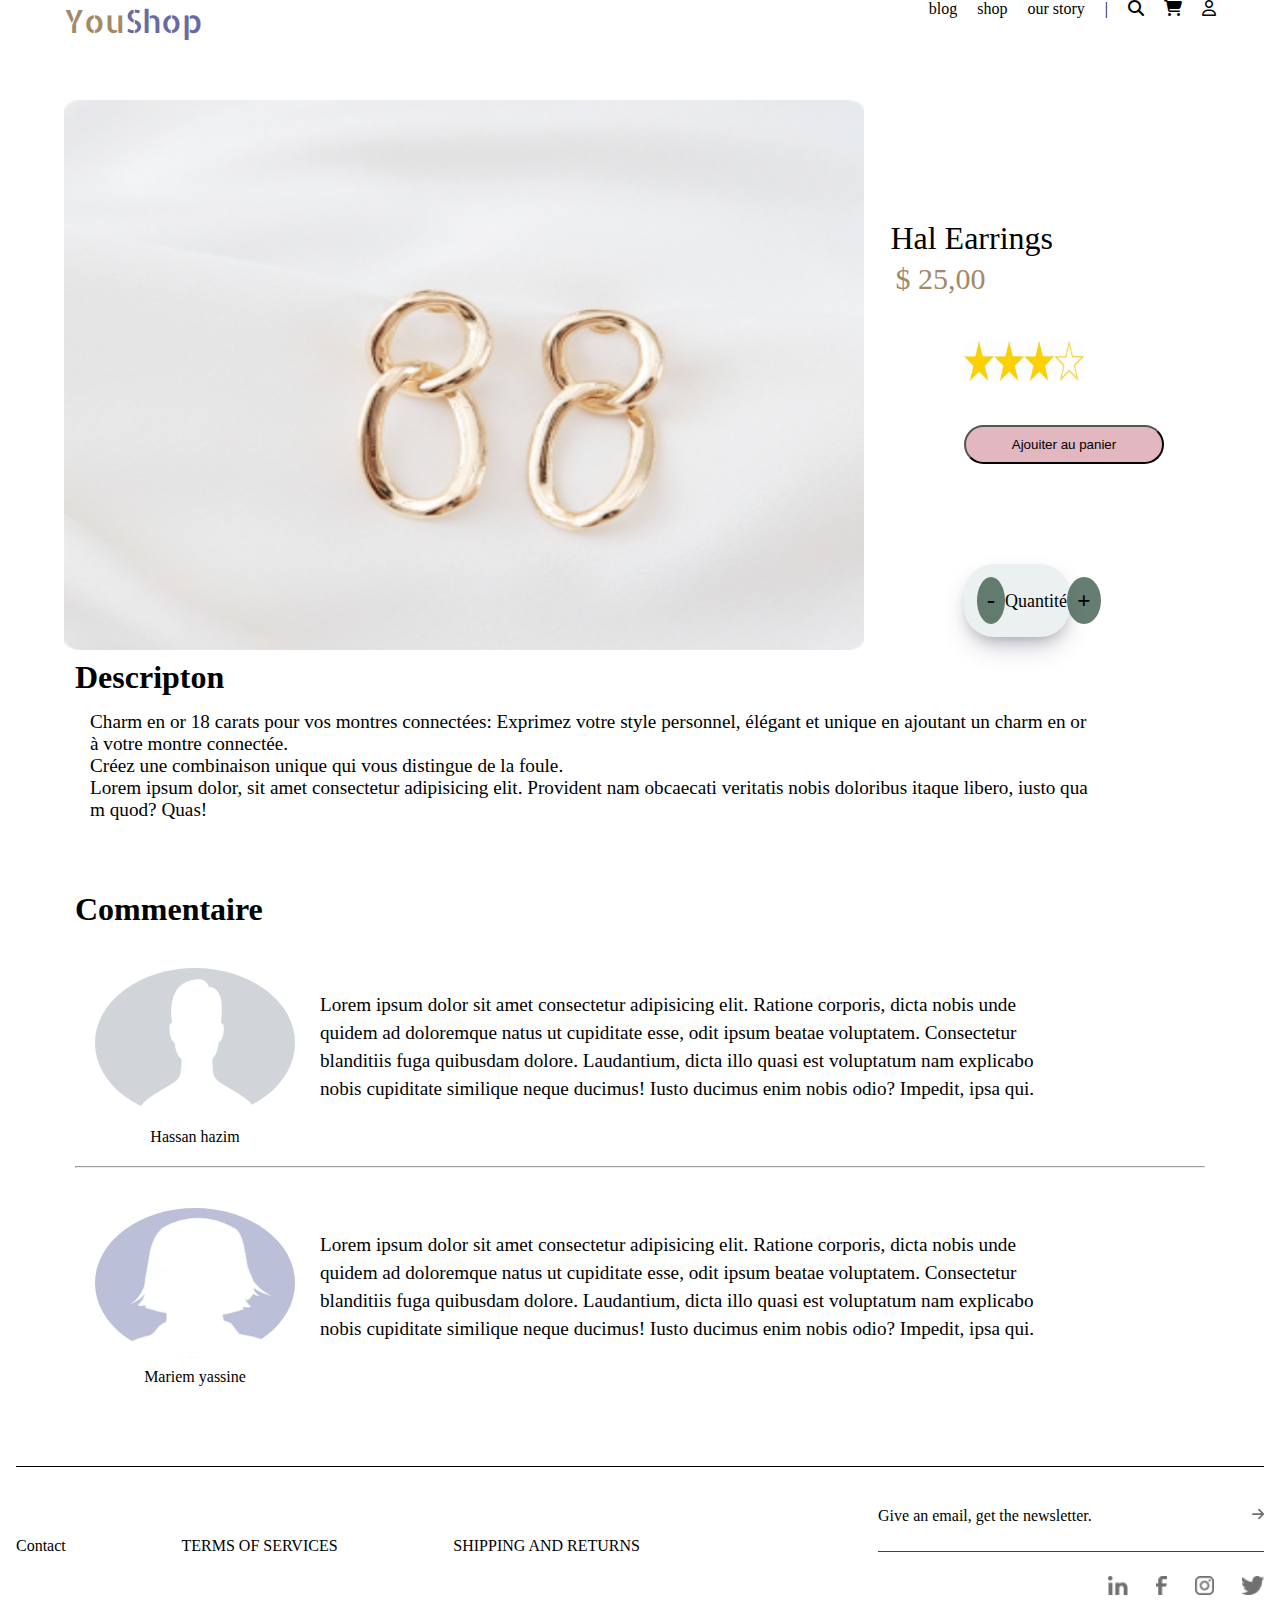
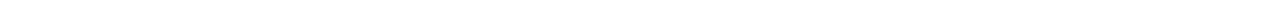
==== detail.html @ a0c424d1 "page payement ajouté" ====
<!DOCTYPE html>
<html lang="fr">

<head>
    <meta charset="UTF-8">
    <meta name="viewport" content="width=device-width, initial-scale=1.0">
    <title>Youshope.site</title>
    <link rel="preconnect" href="https://fonts.googleapis.com">
    <link rel="preconnect" href="https://fonts.gstatic.com" crossorigin>
    <link href="https://fonts.googleapis.com/css2?family=Allerta+Stencil&display=swap" rel="stylesheet">
    <link rel="stylesheet" href="https://cdnjs.cloudflare.com/ajax/libs/font-awesome/6.4.2/css/all.min.css">

    <link rel="stylesheet" href="style page1.css">
</head>

<body>
    <header>
        <div class="nav">
            <div class="logo">
                <span class="title-logo">You<span style="color: #686AA1;">Shop</span></span>
            </div>
            <div class="links">
                <a href="#">blog</a>
                <a href="#">shop</a>
                <a href="#">our story</a>
                <p>|</p>
                <a href="#"><i class="fa-solid fa-magnifying-glass" style="color: #000000;"></i></a>
                <a href="#"><i class="fa-solid fa-cart-shopping" style="color: #000000;"></i></a>
                <a href="#"><i class="fa-regular fa-user" style="color: #000000;"></i></a>
            </div>
        </div>
    </header>


    <main>
        <div class="partie-détaille">
            <div>
                <img class="heroImage" src="images/2.png" alt="Hal-Earrings">
            </div>
            <div class="nom-produit">
                <div class="titre">
                    <span>Hal Earrings </span>
                    <p>$ 25,00</p>
                </div>
                <div class="rating">
                    <img src="images/rating.jpg" alt="rating" width="120px" height="40px">
                </div>
                <div>
                    <button class="button1"><a href="page panier.html">Ajouiter au panier</a></button>
                </div>
                <div class="quantity">
                    <span>-</span> <span> Quantité </span> <span>+</span>
                </div>
            </div>


        </div>
        <div class="descripton">
            <div>
                <h2>Descripton</h2>
                <p>Charm en or 18 carats pour vos montres connectées: Exprimez votre style personnel, élégant et unique
                    en ajoutant un charm en or à votre montre connectée. <br> Créez une combinaison unique qui vous
                    distingue de la foule. <br> Lorem ipsum dolor, sit amet consectetur adipisicing elit. Provident nam
                    obcaecati veritatis nobis doloribus itaque libero, iusto quam quod? Quas!</p>
            </div>
        </div>
        <div class="reviews">
            <h2>Commentaire</h2>
            <div>
                <div class="profile"><img src="./images/profile1.png" alt=""> <span>Hassan hazim</span></div>
                <p>
                    Lorem ipsum dolor sit amet consectetur adipisicing elit. Ratione corporis, dicta nobis unde quidem
                    ad doloremque natus ut cupiditate esse, odit ipsum beatae voluptatem. Consectetur blanditiis fuga
                    quibusdam dolore. Laudantium, dicta illo quasi est voluptatum nam explicabo nobis cupiditate
                    similique neque ducimus! Iusto ducimus enim nobis odio? Impedit, ipsa qui.
                </p>
            </div>
            <hr>
            <div>
                <div class="profile"><img src="./images/profile2.jpg" alt=""> <span>Mariem yassine</span></div>
                <p>
                    Lorem ipsum dolor sit amet consectetur adipisicing elit. Ratione corporis, dicta nobis unde quidem
                    ad doloremque natus ut cupiditate esse, odit ipsum beatae voluptatem. Consectetur blanditiis fuga
                    quibusdam dolore. Laudantium, dicta illo quasi est voluptatum nam explicabo nobis cupiditate
                    similique neque ducimus! Iusto ducimus enim nobis odio? Impedit, ipsa qui.
                </p>
            </div>
        </div>
        <footer class="footer-content">
            <div class="box-content">
                <div class="user-contact">
                    <p><a href="#" class="contact">Contact</a></p>
                    <p><a href="#" class="contact">TERMS OF SERVICES</a></p>
                    <p><a href="#" class="contact">SHIPPING AND RETURNS</a></p>
                </div>
                <ul>
                    <li><a href="#" class="contact">Give an email, get the
                            newsletter.</a>&emsp;&emsp;&emsp;&emsp;&emsp;&emsp;&emsp;&emsp;&emsp;&emsp;<svg
                            xmlns="http://www.w3.org/2000/svg" height="0.875em"
                            viewBox="0 0 448 512"><!--! Font Awesome Free 6.4.2 by @fontawesome - https://fontawesome.com/ License - https://fontawesome.com/license (Commercial License) Copyright 2023 Fonticons, Inc. -->
                            <style>
                                svg {
                                    fill: #707070
                                }
                            </style>
                            <path
                                d="M438.6 278.6c12.5-12.5 12.5-32.8 0-45.3l-160-160c-12.5-12.5-32.8-12.5-45.3 0s-12.5 32.8 0 45.3L338.8 224 32 224c-17.7 0-32 14.3-32 32s14.3 32 32 32l306.7 0L233.4 393.4c-12.5 12.5-12.5 32.8 0 45.3s32.8 12.5 45.3 0l160-160z" />
                        </svg></li>

                </ul>
            </div>
            <div class="icones">
                <img src="images/Icon color.png" alt="linkdin">
                <img src="images/Icon color (1).png" alt="facebook">
                <img src="images/Icon color (2).png" alt="instagram">
                <img src="images/Icon color (3).png" alt="twitre">

            </div>
        </footer>
</body>

</html>
---- style page1.css ----
*{
    padding: 0;
    margin: 0;
    box-sizing: border-box;
    scroll-behavior: smooth;
}

   
header{
    display: flex;
    width: 100%;
    justify-content: center;
    height: 100px;
    align-items: center;
    
    
}
.nav{
    width: 90%;
    display: flex;
    justify-content: space-between;
    margin-bottom: 60px;
}
.links{
    display: flex;
    gap: 20px;
}
.title-logo{
    font-size: 2rem;
    color: #A18A68;
    font-family: 'Allerta Stencil', sans-serif;

}
a{
    text-decoration: none;
    color: black;
}
.partie-détaille{
    width: 90%;
    margin: 0% auto;
    display: flex;
}
.nom-produit{
    width: 85%;
    margin-top: 120px;
}
.titre{
    margin: auto;
    width: 85%;
    display: flex;
    flex-direction: column;
    justify-content: space-between;
}
.titre p{
    color: #A18A68;
    font-size: 30px;
    padding: 5px;
}
.titre span{
    font-size: xx-large;
}
.quantity {
    width: 30%;
    margin-top: 100px;
    margin-left: 100px;
    background-color: rgba(41, 97, 97, 0.094);
    padding: 13px;
    border-radius: 30px;
    display: flex;
    justify-content: space-evenly;
    align-items: center;
    box-shadow: rgba(50, 50, 93, 0.25) 0px 13px 27px -5px, rgba(0, 0, 0, 0.3) 0px 8px 16px -8px;
}
.quantity span:nth-child(1), span:nth-child(3) {
    font-size: x-large;
    padding: 10px;
    border-radius: 50%;
    font-weight: bold;
    background-color: rgba(62, 94, 78, 0.799);
}
.quantity span:nth-child(2){
    height: 20px;
    font-size: large;
}
.rating{
    padding: 40px;
    margin-left: 60px;
    
}
.heroImage{
    width: 800px;
    height: 550px;
}

.button1{
    width: 200px;
    height: 39px;
    border-radius: 40px;
    margin-left: 100px;
    background-color: rgba(201, 115, 131, 0.514);
    
}

.descripton {
    margin: 5px 75px ;
}
.descripton h2{
    font-size: xx-large;

}

.descripton p {
    word-break: break-all;
    width: 90%;
    font-size: larger;
    padding : 15px 0px 10px 15px;
}

.reviews {
    /* border: 2px solid red; */
    padding: 30px 0px;
    margin: 30px 75px;
}
.reviews div {
    display: flex;
    margin: 10px;
    /* border: 2px solid red; */
}

.profile {
    display: flex;
    flex-direction: column;
}
.profile img {
    width: 200px;
    height: 150px;
    border-radius: 50%;
    margin-top: 20px;
}
.profile span{
    text-align: center;
    margin-top: 10px;
}
.reviews p {
    margin: auto;
    padding: 0px 120px 0px 15px;
    font-size: larger;
    letter-spacing: 0vh;
    line-height: 28px;
}
.reviews h2 {
    font-size: xx-large;
}
.footer-content{
    margin: 0% auto;
    width: 1248px;
    height: 159px;
    display: flex;
    justify-content: space-between;
    align-items: center;
    flex-direction: column;
    
    border-top: 1px solid #000;
    position: relative;
}
.box-content{
    width: 100%;
    height: 100%;
    display: flex;
    justify-content: space-between;
}
.user-contact{
    width: 50%;
    height: 100%;
    display: flex;
    justify-content: space-between;
    align-items: center;
}

.footer-content ul{
    margin-top: 40px;
    list-style: none;
    display: flex;   
    flex-direction: column;
    justify-content: space-between;
    align-items: center;
    border-bottom: 1px solid #444;
    height: 5vh;
    margin-bottom: 20px;

}
.icones{
    width:156px ;
    height: 19px;
    display: flex;
    align-self: self-end;
    justify-content: space-between;
    position: absolute;
    bottom: 30px;
    right: 0;
}
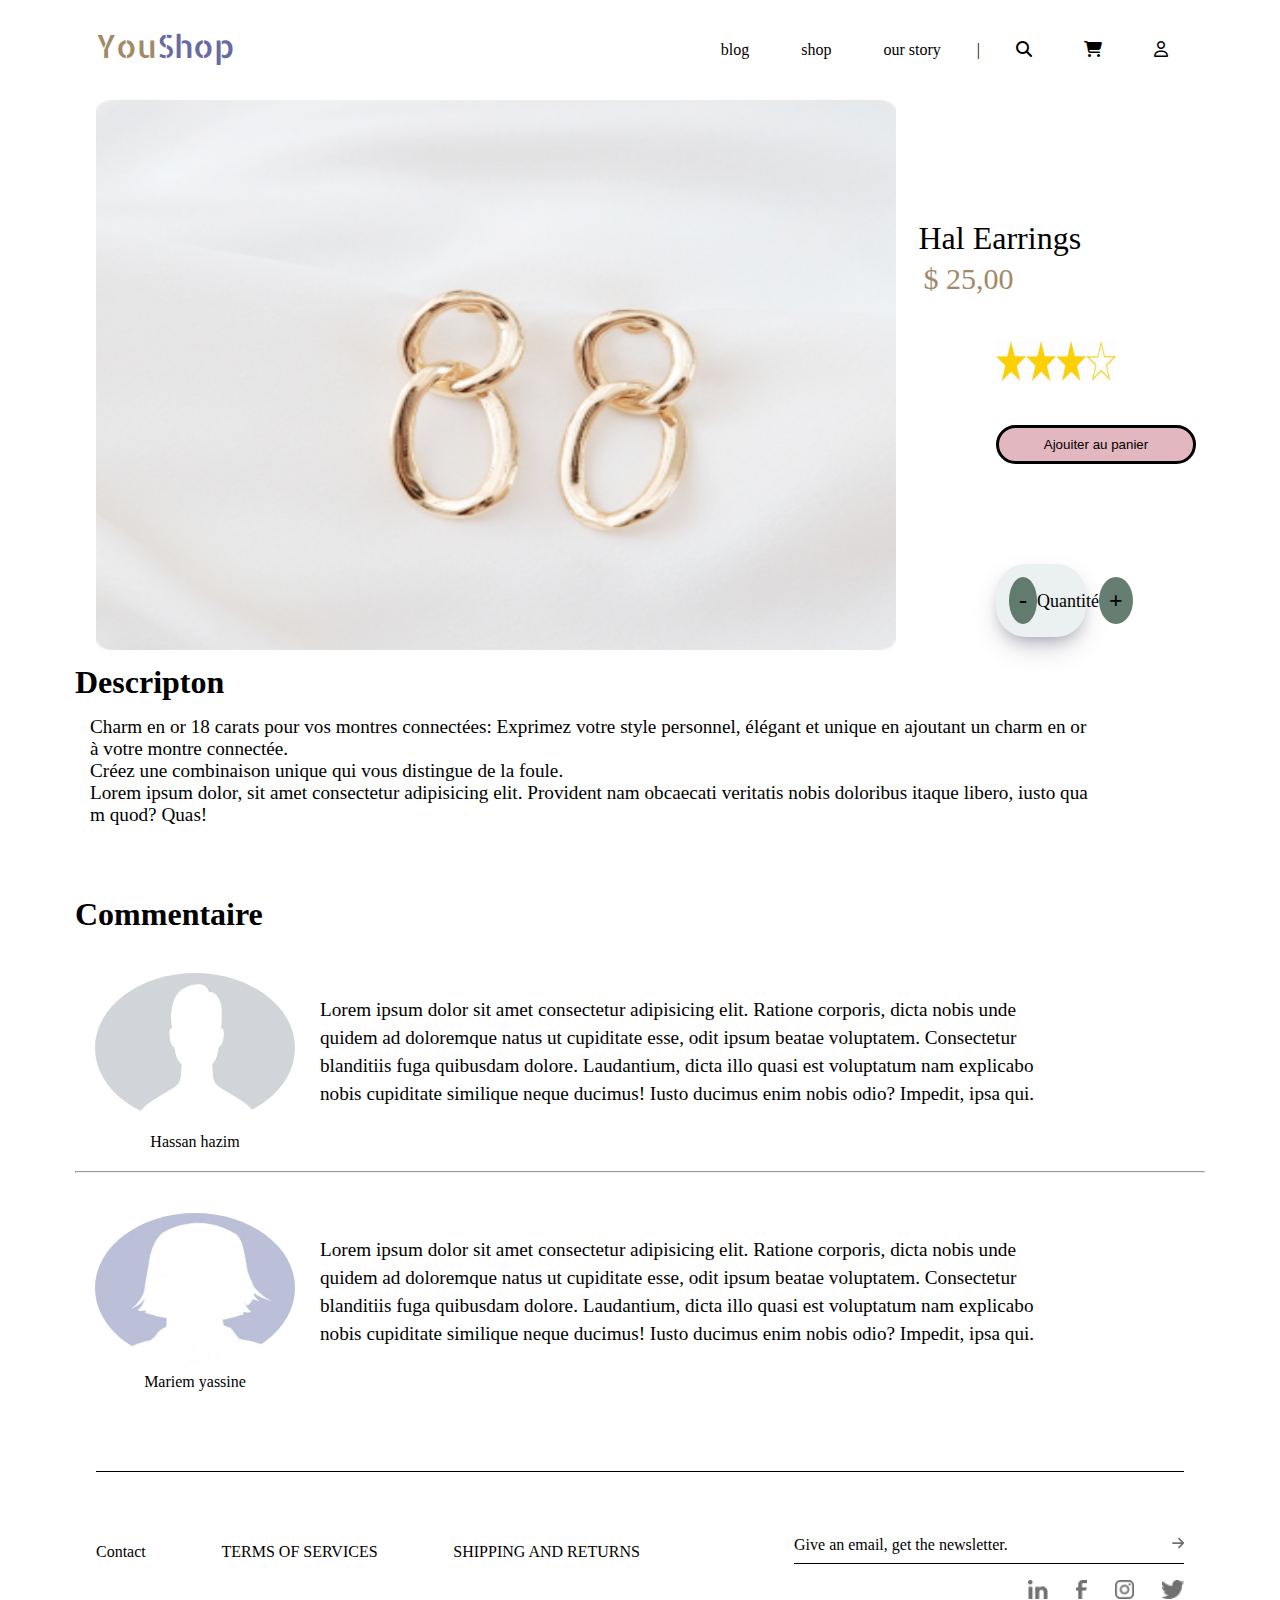
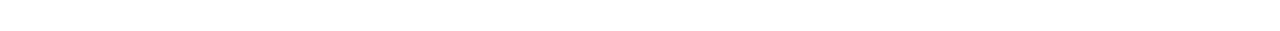
==== commit b039fddc: "nouvell comint rest" ====
--- a/detail.html
+++ b/detail.html
@@ -4,7 +4,7 @@
 <head>
     <meta charset="UTF-8">
     <meta name="viewport" content="width=device-width, initial-scale=1.0">
-    <title>Youshope.site</title>
+    <title>Youshope-detail.site</title>
     <link rel="preconnect" href="https://fonts.googleapis.com">
     <link rel="preconnect" href="https://fonts.gstatic.com" crossorigin>
     <link href="https://fonts.googleapis.com/css2?family=Allerta+Stencil&display=swap" rel="stylesheet">
@@ -86,37 +86,51 @@
                 </p>
             </div>
         </div>
-        <footer class="footer-content">
-            <div class="box-content">
-                <div class="user-contact">
-                    <p><a href="#" class="contact">Contact</a></p>
-                    <p><a href="#" class="contact">TERMS OF SERVICES</a></p>
-                    <p><a href="#" class="contact">SHIPPING AND RETURNS</a></p>
-                </div>
-                <ul>
-                    <li><a href="#" class="contact">Give an email, get the
-                            newsletter.</a>&emsp;&emsp;&emsp;&emsp;&emsp;&emsp;&emsp;&emsp;&emsp;&emsp;<svg
+        <main>
+            <footer class="footer-content">
+                <div class="box-content">
+                   <div class="user-contact">
+                      <p><a href="#" class="contact">Contact</a></p>
+                      <p><a href="#" class="contact">TERMS OF SERVICES</a></p>
+                      <p><a href="#" class="contact">SHIPPING AND RETURNS</a></p>
+                   </div>
+                   <div>
+                      <div style="border-bottom: 1px solid black;margin-top: 4rem;padding-bottom: 9px;">
+                         <a href="#" class="contact">Give an email, get the
+                            newsletter.</a>&emsp;&emsp;&emsp;&emsp;&emsp;&emsp;&emsp;&emsp;&emsp;&emsp;
+                            <svg class="svg-arrow"
                             xmlns="http://www.w3.org/2000/svg" height="0.875em"
                             viewBox="0 0 448 512"><!--! Font Awesome Free 6.4.2 by @fontawesome - https://fontawesome.com/ License - https://fontawesome.com/license (Commercial License) Copyright 2023 Fonticons, Inc. -->
                             <style>
-                                svg {
-                                    fill: #707070
-                                }
+                               svg {
+                                  fill: #707070
+                               }
                             </style>
                             <path
-                                d="M438.6 278.6c12.5-12.5 12.5-32.8 0-45.3l-160-160c-12.5-12.5-32.8-12.5-45.3 0s-12.5 32.8 0 45.3L338.8 224 32 224c-17.7 0-32 14.3-32 32s14.3 32 32 32l306.7 0L233.4 393.4c-12.5 12.5-12.5 32.8 0 45.3s32.8 12.5 45.3 0l160-160z" />
-                        </svg></li>
-
-                </ul>
-            </div>
-            <div class="icones">
-                <img src="images/Icon color.png" alt="linkdin">
-                <img src="images/Icon color (1).png" alt="facebook">
-                <img src="images/Icon color (2).png" alt="instagram">
-                <img src="images/Icon color (3).png" alt="twitre">
-
-            </div>
-        </footer>
+                               d="M438.6 278.6c12.5-12.5 12.5-32.8 0-45.3l-160-160c-12.5-12.5-32.8-12.5-45.3 0s-12.5 32.8 0 45.3L338.8 224 32 224c-17.7 0-32 14.3-32 32s14.3 32 32 32l306.7 0L233.4 393.4c-12.5 12.5-12.5 32.8 0 45.3s32.8 12.5 45.3 0l160-160z" />
+                         </svg>
+                      </div>
+                      
+                         <div class="icones">
+                            <img src="images/Icon color.png" alt="linkdin">
+                            <img src="images/Icon color (1).png" alt="facebook">
+                            <img src="images/Icon color (2).png" alt="instagram">
+                            <img src="images/Icon color (3).png" alt="twitre">
+                         </div>
+          
+                   </div>
+                </div>
+                
+          
+          
+          
+          
+          
+          
+          
+          
+             </footer>
+          
 </body>
 
 </html>--- a/style page1.css
+++ b/style page1.css
@@ -8,7 +8,8 @@
    
 header{
     display: flex;
-    width: 100%;
+    margin: 0% auto;
+    width: 85%;
     justify-content: center;
     height: 100px;
     align-items: center;
@@ -16,14 +17,50 @@
     
 }
 .nav{
-    width: 90%;
-    display: flex;
-    justify-content: space-between;
-    margin-bottom: 60px;
-}
+    width: 100%;
+    display: flex;
+    justify-content: space-between;
+    position: relative;
+}
+
 .links{
     display: flex;
     gap: 20px;
+    align-items: center;
+}
+.links a{
+    padding: 1rem;
+    display: block;
+}
+.links a:hover{
+    border-radius: 8px;
+background-color: #b5b1b1;
+}
+.menu-btn{
+    position: absolute;
+    top: .75rem;
+    right: 1rem;
+    display: none;
+    flex-direction: column;
+    align-items: center;
+    justify-content: space-between;
+    width: 30px;
+    height: 20px;
+}
+.menu-btn .bar{
+    height: 4px;
+    width: 100%;
+    background-color: #686AA1;
+    border-radius: 10px;
+}
+@media (max-width: 760px) {
+    .menu-btn {
+
+        display: flex;
+    }
+    .links{
+        display: none;
+    }
 }
 .title-logo{
     font-size: 2rem;
@@ -35,8 +72,9 @@
     text-decoration: none;
     color: black;
 }
+
 .partie-détaille{
-    width: 90%;
+    width: 85%;
     margin: 0% auto;
     display: flex;
 }
@@ -96,16 +134,18 @@
     width: 200px;
     height: 39px;
     border-radius: 40px;
+    border: 3px solid;
     margin-left: 100px;
     background-color: rgba(201, 115, 131, 0.514);
     
 }
 
 .descripton {
-    margin: 5px 75px ;
+    margin: 10px 75px ;
 }
 .descripton h2{
     font-size: xx-large;
+    margin: 0% auto;
 
 }
 
@@ -153,13 +193,8 @@
 }
 .footer-content{
     margin: 0% auto;
-    width: 1248px;
-    height: 159px;
-    display: flex;
-    justify-content: space-between;
-    align-items: center;
-    flex-direction: column;
-    
+    width: 85%;
+    height: 10rem;
     border-top: 1px solid #000;
     position: relative;
 }
@@ -169,6 +204,22 @@
     display: flex;
     justify-content: space-between;
 }
+@media (max-width: 580px) {
+    .box-content{
+        display: block;
+    } 
+    .user-contact{
+        display: block !important;  
+        width: 100% !important;
+    }
+    .user-contact p{
+        padding-bottom: 2rem;
+        
+    }
+    .svg-arrow{
+        float: right;
+    }
+}
 .user-contact{
     width: 50%;
     height: 100%;
@@ -180,22 +231,18 @@
 .footer-content ul{
     margin-top: 40px;
     list-style: none;
-    display: flex;   
-    flex-direction: column;
-    justify-content: space-between;
-    align-items: center;
     border-bottom: 1px solid #444;
-    height: 5vh;
+    height: 3rem;
     margin-bottom: 20px;
 
 }
+
 .icones{
-    width:156px ;
+    width: 156px;
+    float: right;
     height: 19px;
+    margin-top: 1rem;
     display: flex;
     align-self: self-end;
     justify-content: space-between;
-    position: absolute;
-    bottom: 30px;
-    right: 0;
 }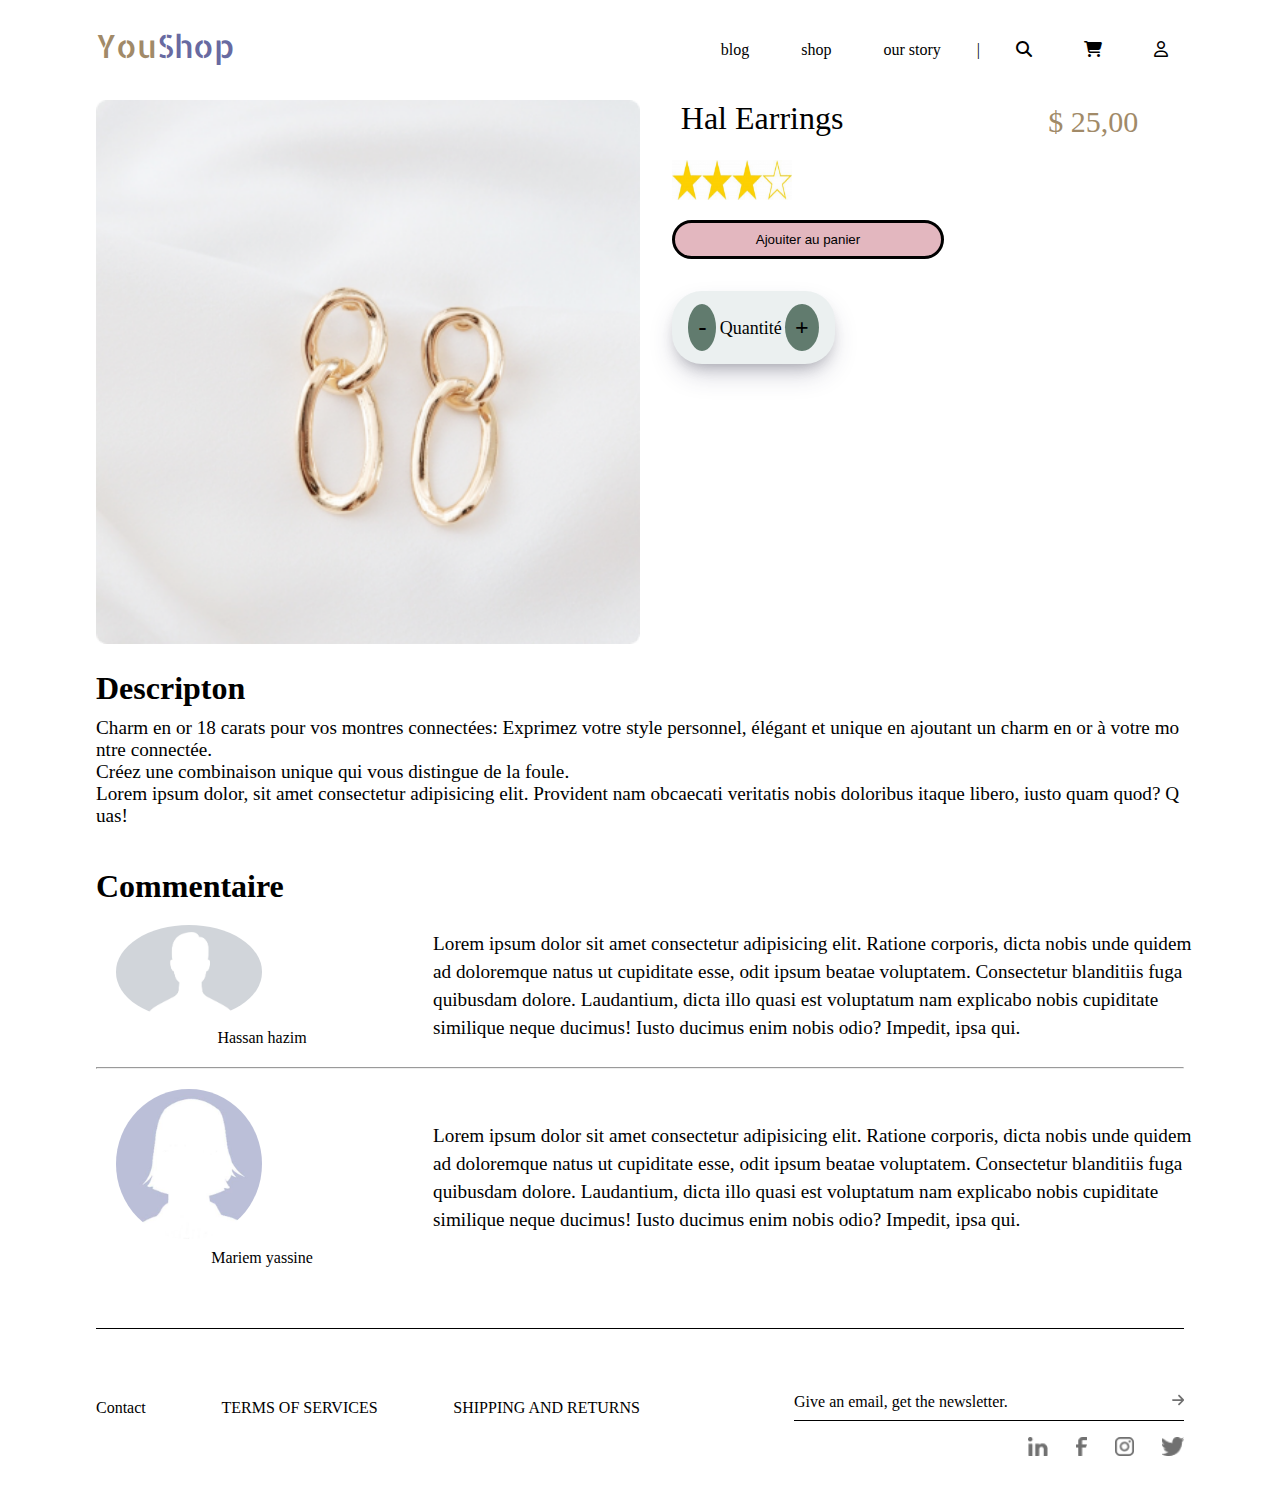
==== commit 89a37bdb: "nouvel commit" ====
--- a/detail.html
+++ b/detail.html
@@ -16,27 +16,31 @@
 <body>
     <header>
         <div class="nav">
-            <div class="logo">
-                <span class="title-logo">You<span style="color: #686AA1;">Shop</span></span>
-            </div>
-            <div class="links">
-                <a href="#">blog</a>
-                <a href="#">shop</a>
-                <a href="#">our story</a>
-                <p>|</p>
-                <a href="#"><i class="fa-solid fa-magnifying-glass" style="color: #000000;"></i></a>
-                <a href="#"><i class="fa-solid fa-cart-shopping" style="color: #000000;"></i></a>
-                <a href="#"><i class="fa-regular fa-user" style="color: #000000;"></i></a>
-            </div>
+           <div class="logo">
+              <span class="title-logo">You<span style="color: #686AA1;">Shop</span></span>
+           </div>
+           <a href="#" class="menu-btn">
+              <span class="bar"></span>
+              <span class="bar"></span>
+               <span class="bar"></span>
+           </a>
+           <div class="links">
+              <a href="#">blog</a>
+              <a href="#">shop</a>
+              <a href="#">our story</a>
+              <p>|</p>
+              <a href="#"><i class="fa-solid fa-magnifying-glass" style="color: #000000;"></i></a>
+              <a href="page panier.html"><i class="fa-solid fa-cart-shopping" style="color: #000000;"></i></a>
+              <a href="#"><i class="fa-regular fa-user" style="color: #000000;"></i></a>
+           </div>
         </div>
-    </header>
+     </header>
+  
 
 
     <main>
         <div class="partie-détaille">
-            <div>
                 <img class="heroImage" src="images/2.png" alt="Hal-Earrings">
-            </div>
             <div class="nom-produit">
                 <div class="titre">
                     <span>Hal Earrings </span>
@@ -45,11 +49,12 @@
                 <div class="rating">
                     <img src="images/rating.jpg" alt="rating" width="120px" height="40px">
                 </div>
-                <div>
+                <div class="botunesG">
                     <button class="button1"><a href="page panier.html">Ajouiter au panier</a></button>
-                </div>
+            
                 <div class="quantity">
                     <span>-</span> <span> Quantité </span> <span>+</span>
+                </div>
                 </div>
             </div>
 
@@ -66,7 +71,7 @@
         </div>
         <div class="reviews">
             <h2>Commentaire</h2>
-            <div>
+            <div class="ProfCommit">
                 <div class="profile"><img src="./images/profile1.png" alt=""> <span>Hassan hazim</span></div>
                 <p>
                     Lorem ipsum dolor sit amet consectetur adipisicing elit. Ratione corporis, dicta nobis unde quidem
@@ -76,7 +81,7 @@
                 </p>
             </div>
             <hr>
-            <div>
+            <div class="ProfCommit">
                 <div class="profile"><img src="./images/profile2.jpg" alt=""> <span>Mariem yassine</span></div>
                 <p>
                     Lorem ipsum dolor sit amet consectetur adipisicing elit. Ratione corporis, dicta nobis unde quidem
@@ -86,51 +91,51 @@
                 </p>
             </div>
         </div>
-        <main>
-            <footer class="footer-content">
-                <div class="box-content">
-                   <div class="user-contact">
-                      <p><a href="#" class="contact">Contact</a></p>
-                      <p><a href="#" class="contact">TERMS OF SERVICES</a></p>
-                      <p><a href="#" class="contact">SHIPPING AND RETURNS</a></p>
-                   </div>
-                   <div>
-                      <div style="border-bottom: 1px solid black;margin-top: 4rem;padding-bottom: 9px;">
-                         <a href="#" class="contact">Give an email, get the
-                            newsletter.</a>&emsp;&emsp;&emsp;&emsp;&emsp;&emsp;&emsp;&emsp;&emsp;&emsp;
-                            <svg class="svg-arrow"
-                            xmlns="http://www.w3.org/2000/svg" height="0.875em"
-                            viewBox="0 0 448 512"><!--! Font Awesome Free 6.4.2 by @fontawesome - https://fontawesome.com/ License - https://fontawesome.com/license (Commercial License) Copyright 2023 Fonticons, Inc. -->
-                            <style>
-                               svg {
-                                  fill: #707070
-                               }
-                            </style>
-                            <path
-                               d="M438.6 278.6c12.5-12.5 12.5-32.8 0-45.3l-160-160c-12.5-12.5-32.8-12.5-45.3 0s-12.5 32.8 0 45.3L338.8 224 32 224c-17.7 0-32 14.3-32 32s14.3 32 32 32l306.7 0L233.4 393.4c-12.5 12.5-12.5 32.8 0 45.3s32.8 12.5 45.3 0l160-160z" />
-                         </svg>
-                      </div>
-                      
-                         <div class="icones">
-                            <img src="images/Icon color.png" alt="linkdin">
-                            <img src="images/Icon color (1).png" alt="facebook">
-                            <img src="images/Icon color (2).png" alt="instagram">
-                            <img src="images/Icon color (3).png" alt="twitre">
-                         </div>
-          
-                   </div>
-                </div>
-                
-          
-          
-          
-          
-          
-          
-          
-          
-             </footer>
-          
+        </main>
+        <footer class="footer-content">
+            <div class="box-content">
+               <div class="user-contact">
+                  <p><a href="#" class="contact">Contact</a></p>
+                  <p><a href="#" class="contact">TERMS OF SERVICES</a></p>
+                  <p><a href="#" class="contact">SHIPPING AND RETURNS</a></p>
+               </div>
+               <div>
+                  <div style="border-bottom: 1px solid black;margin-top: 4rem;padding-bottom: 9px;">
+                     <a href="#" class="contact">Give an email, get the
+                        newsletter.</a>&emsp;&emsp;&emsp;&emsp;&emsp;&emsp;&emsp;&emsp;&emsp;&emsp;
+                        <svg class="svg-arrow"
+                        xmlns="http://www.w3.org/2000/svg" height="0.875em"
+                        viewBox="0 0 448 512"><!--! Font Awesome Free 6.4.2 by @fontawesome - https://fontawesome.com/ License - https://fontawesome.com/license (Commercial License) Copyright 2023 Fonticons, Inc. -->
+                        <style>
+                           svg {
+                              fill: #707070
+                           }
+                        </style>
+                        <path
+                           d="M438.6 278.6c12.5-12.5 12.5-32.8 0-45.3l-160-160c-12.5-12.5-32.8-12.5-45.3 0s-12.5 32.8 0 45.3L338.8 224 32 224c-17.7 0-32 14.3-32 32s14.3 32 32 32l306.7 0L233.4 393.4c-12.5 12.5-12.5 32.8 0 45.3s32.8 12.5 45.3 0l160-160z" />
+                     </svg>
+                  </div>
+                  
+                     <div class="icones">
+                        <img src="images/Icon color.png" alt="linkdin">
+                        <img src="images/Icon color (1).png" alt="facebook">
+                        <img src="images/Icon color (2).png" alt="instagram">
+                        <img src="images/Icon color (3).png" alt="twitre">
+                     </div>
+      
+               </div>
+            </div>
+            
+      
+      
+      
+      
+      
+      
+      
+      
+         </footer>
+      
 </body>
 
 </html>--- a/style page1.css
+++ b/style page1.css
@@ -72,21 +72,22 @@
     text-decoration: none;
     color: black;
 }
-
 .partie-détaille{
     width: 85%;
     margin: 0% auto;
     display: flex;
 }
+.heroImage{
+    width: 50%;
+    height: 100%;
+}
 .nom-produit{
-    width: 85%;
-    margin-top: 120px;
+    width: 50%;
 }
 .titre{
     margin: auto;
     width: 85%;
     display: flex;
-    flex-direction: column;
     justify-content: space-between;
 }
 .titre p{
@@ -97,10 +98,14 @@
 .titre span{
     font-size: xx-large;
 }
+.botunesG{
+    width: 100%;
+    height: 50%;
+}
 .quantity {
     width: 30%;
-    margin-top: 100px;
-    margin-left: 100px;
+    margin-top: 2rem;
+    margin-left: 2rem;
     background-color: rgba(41, 97, 97, 0.094);
     padding: 13px;
     border-radius: 30px;
@@ -109,7 +114,8 @@
     align-items: center;
     box-shadow: rgba(50, 50, 93, 0.25) 0px 13px 27px -5px, rgba(0, 0, 0, 0.3) 0px 8px 16px -8px;
 }
-.quantity span:nth-child(1), span:nth-child(3) {
+
+.quantity span:nth-child(1), .quantity span:nth-child(3) {
     font-size: x-large;
     padding: 10px;
     border-radius: 50%;
@@ -121,61 +127,61 @@
     font-size: large;
 }
 .rating{
-    padding: 40px;
-    margin-left: 60px;
-    
-}
-.heroImage{
-    width: 800px;
-    height: 550px;
+    padding: 1rem;
+    margin-left: 1rem;
+    
 }
 
 .button1{
-    width: 200px;
+    width: 50%;
     height: 39px;
     border-radius: 40px;
     border: 3px solid;
-    margin-left: 100px;
+    margin-left: 2rem;
     background-color: rgba(201, 115, 131, 0.514);
     
 }
 
 .descripton {
-    margin: 10px 75px ;
+    width: 85%;
+    margin: 2% auto ;
 }
 .descripton h2{
     font-size: xx-large;
-    margin: 0% auto;
-
+    margin: 1% auto;
 }
 
 .descripton p {
     word-break: break-all;
-    width: 90%;
+    width: 100%;
     font-size: larger;
-    padding : 15px 0px 10px 15px;
+    /* padding : 15px 0px 0px 15px;  */
 }
 
 .reviews {
-    /* border: 2px solid red; */
-    padding: 30px 0px;
-    margin: 30px 75px;
+    width: 85%;
+    padding: 15px 0px;
+    margin: 2% auto;
 }
 .reviews div {
     display: flex;
     margin: 10px;
-    /* border: 2px solid red; */
 }
 
 .profile {
-    display: flex;
-    flex-direction: column;
+width: 100%;
+height: 100%;
+flex-direction: column;
+}
+.ProfCommit{
+    width: 100%;
+    height: 100%;
 }
 .profile img {
-    width: 200px;
-    height: 150px;
+    width: 50%;
+    height: 60%;
     border-radius: 50%;
-    margin-top: 20px;
+    margin-top: 20% auto;
 }
 .profile span{
     text-align: center;
@@ -183,7 +189,7 @@
 }
 .reviews p {
     margin: auto;
-    padding: 0px 120px 0px 15px;
+    padding: 0px 0px 0px 15px;
     font-size: larger;
     letter-spacing: 0vh;
     line-height: 28px;
@@ -228,14 +234,7 @@
     align-items: center;
 }
 
-.footer-content ul{
-    margin-top: 40px;
-    list-style: none;
-    border-bottom: 1px solid #444;
-    height: 3rem;
-    margin-bottom: 20px;
-
-}
+
 
 .icones{
     width: 156px;
@@ -245,4 +244,28 @@
     display: flex;
     align-self: self-end;
     justify-content: space-between;
-}+}
+@media (max-width: 600px) {
+    .partie-détaille{
+        display: block;
+    }
+    .heroImage{
+        width: 100%;
+        
+    }
+    .nom-produit{
+        width: 100%;
+    }
+    .ProfCommit{
+        flex-wrap: nowrap;
+        flex-direction: column;
+    }
+    .botunesG{
+        display: flex;
+       
+    }
+    .quantity{
+        margin-top: 0rem;
+    }
+ 
+}
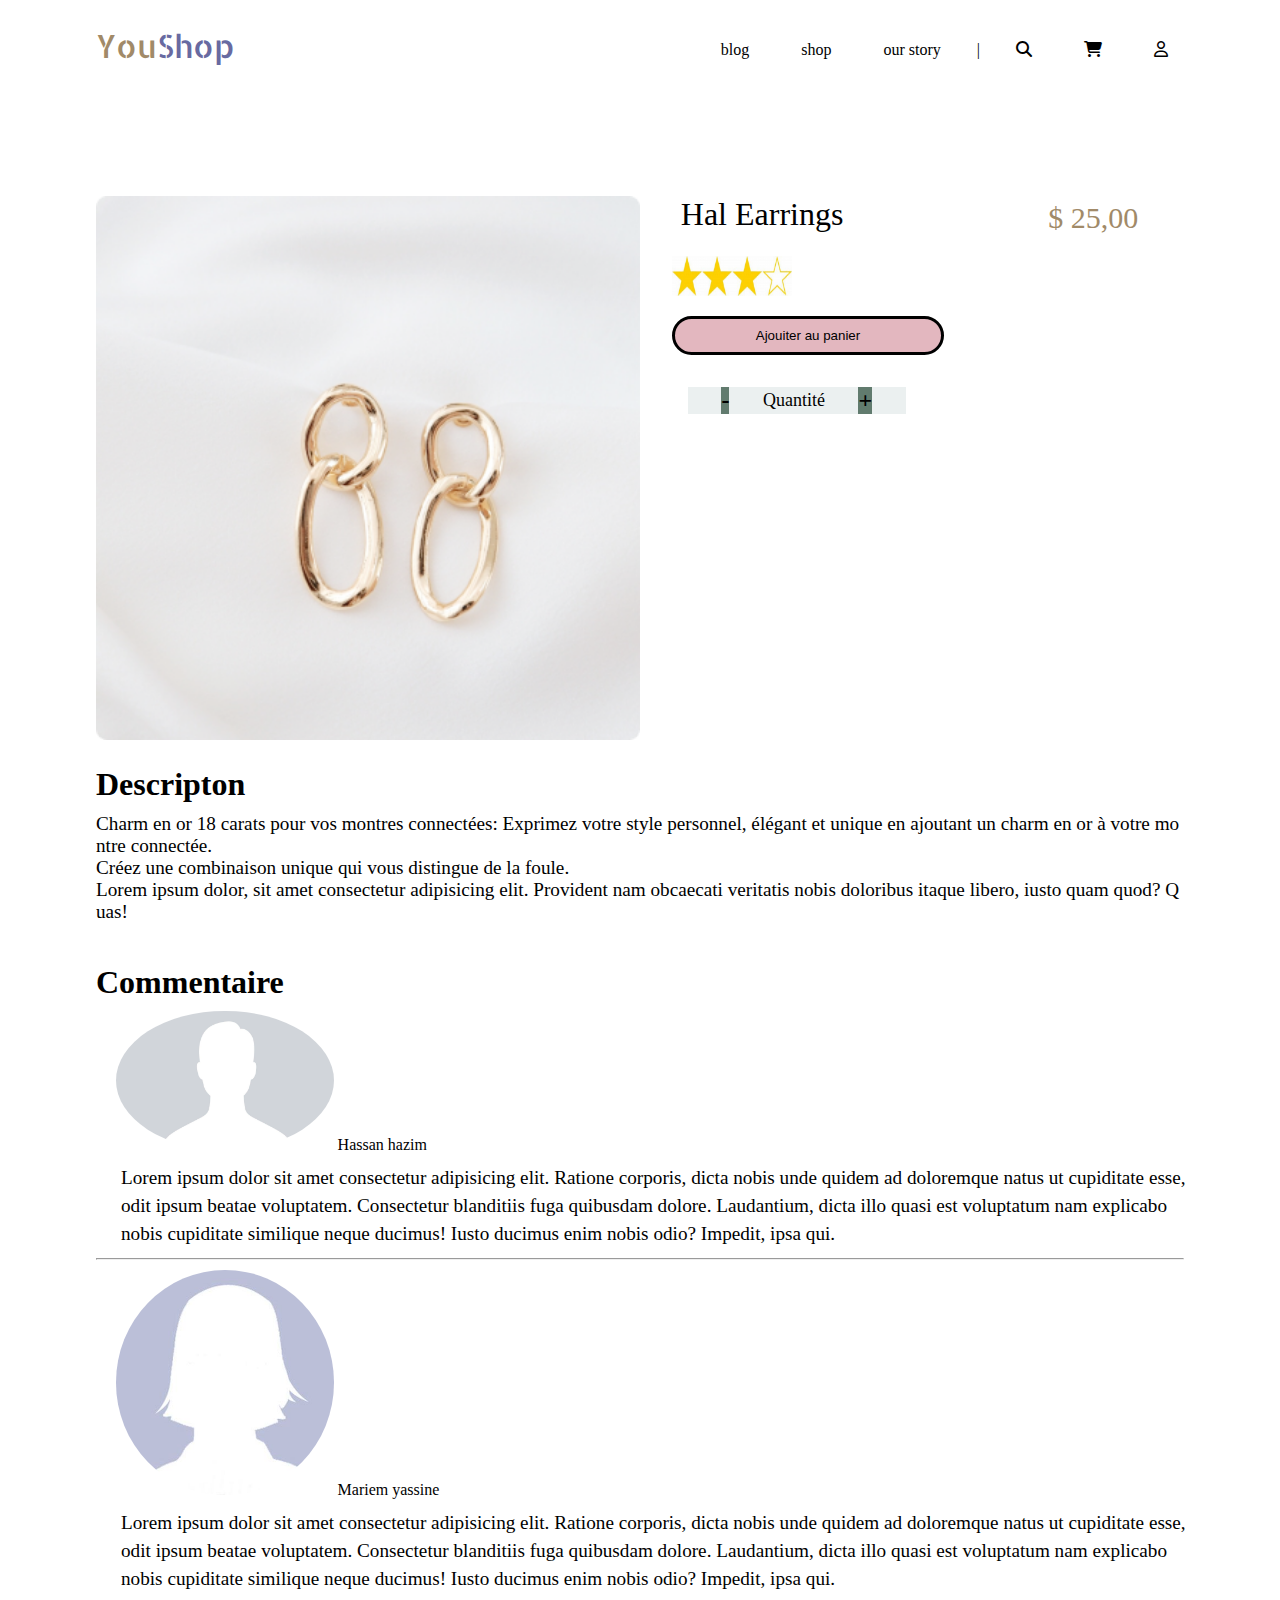
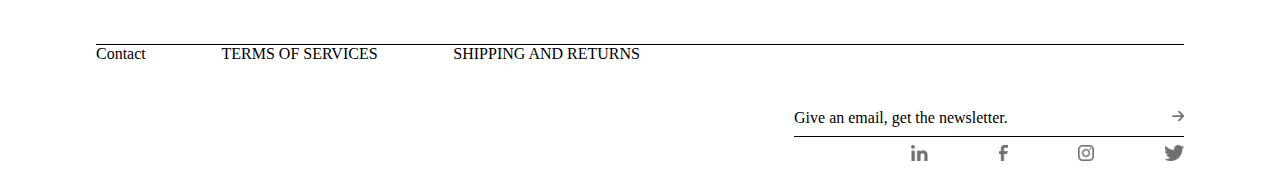
==== commit f7cfcd2e: "java script incrementatio prdts" ====
--- a/detail.html
+++ b/detail.html
@@ -19,14 +19,14 @@
            <div class="logo">
               <span class="title-logo">You<span style="color: #686AA1;">Shop</span></span>
            </div>
-           <a href="#" class="menu-btn">
+           <a href="#" id="buttonMenu" class="menu-btn">
               <span class="bar"></span>
               <span class="bar"></span>
                <span class="bar"></span>
            </a>
            <div class="links">
               <a href="#">blog</a>
-              <a href="#">shop</a>
+              <a href="index.html">shop</a>
               <a href="#">our story</a>
               <p>|</p>
               <a href="#"><i class="fa-solid fa-magnifying-glass" style="color: #000000;"></i></a>
@@ -39,6 +39,14 @@
 
 
     <main>
+        <div id="composants-menu" style="display: none;">
+            <p><a href="#">blog</a></p>
+            <p><a href="index.html">shop</a></p>
+            <p><a href="#">our story</a></p>
+            <p><a href="#"><i class="fa-solid fa-magnifying-glass" style="color: #000000;"></i></a></p>
+            <p><a href="page panier.html"><i class="fa-solid fa-cart-shopping" style="color: #000000;"></i></a></p>
+            <p> <a href="#"><i class="fa-regular fa-user" style="color: #000000;"></i></a></p>        
+          </div>
         <div class="partie-détaille">
                 <img class="heroImage" src="images/2.png" alt="Hal-Earrings">
             <div class="nom-produit">
@@ -135,7 +143,7 @@
       
       
          </footer>
-      
+         <script src="index.js"></script>
 </body>
 
 </html>--- a/style page1.css
+++ b/style page1.css
@@ -53,7 +53,16 @@
     background-color: #686AA1;
     border-radius: 10px;
 }
+#composants-menu{
+    display: none;
+
+}
 @media (max-width: 760px) {
+    header{
+        position: fixed;
+    background-color: white;
+    width: 100%;
+    }
     .menu-btn {
 
         display: flex;
@@ -61,7 +70,47 @@
     .links{
         display: none;
     }
-}
+    #composants-menu{
+    display: none;
+
+}
+    .menu-btn {
+
+        display: flex;
+    }
+    .links{
+        display: none;
+    }
+    #composants-menu{
+        width: 100%;
+        height: 70%;
+        z-index: 100;
+        position: fixed;
+        background-color: white;
+        margin-top: 6rem;
+        overflow:hidden;
+
+    }
+    #composants-menu p{
+        border: 1px solid black;
+        border-radius: 10px;
+        height: 15%;
+        display: flex;
+        justify-content: center;
+        align-items: center;
+        gap: 10%;
+
+
+    }
+    
+}
+    .heroImage{
+        margin-top: 6rem;
+    }
+    .nom-produit{
+        margin-top: 6rem;
+    }
+    
 .title-logo{
     font-size: 2rem;
     color: #A18A68;
@@ -72,6 +121,7 @@
     text-decoration: none;
     color: black;
 }
+
 .partie-détaille{
     width: 85%;
     margin: 0% auto;
@@ -103,27 +153,28 @@
     height: 50%;
 }
 .quantity {
-    width: 30%;
+    width: 40%;
     margin-top: 2rem;
-    margin-left: 2rem;
+    margin-left: 3rem;
     background-color: rgba(41, 97, 97, 0.094);
-    padding: 13px;
-    border-radius: 30px;
+    /* padding: 13px; */
+    /* border-radius: 30px; */
     display: flex;
     justify-content: space-evenly;
     align-items: center;
-    box-shadow: rgba(50, 50, 93, 0.25) 0px 13px 27px -5px, rgba(0, 0, 0, 0.3) 0px 8px 16px -8px;
+    /* box-shadow: rgba(50, 50, 93, 0.25) 0px 13px 27px -5px, rgba(0, 0, 0, 0.3) 0px 8px 16px -8px; */
 }
 
 .quantity span:nth-child(1), .quantity span:nth-child(3) {
     font-size: x-large;
-    padding: 10px;
-    border-radius: 50%;
+    /* padding: 10px; */
+    /* border-radius: 50%; */
     font-weight: bold;
     background-color: rgba(62, 94, 78, 0.799);
 }
 .quantity span:nth-child(2){
-    height: 20px;
+    height: 30%;
+
     font-size: large;
 }
 .rating{
@@ -155,7 +206,7 @@
     word-break: break-all;
     width: 100%;
     font-size: larger;
-    /* padding : 15px 0px 0px 15px;  */
+    
 }
 
 .reviews {
@@ -164,7 +215,7 @@
     margin: 2% auto;
 }
 .reviews div {
-    display: flex;
+    display: block;
     margin: 10px;
 }
 
@@ -178,8 +229,8 @@
     height: 100%;
 }
 .profile img {
-    width: 50%;
-    height: 60%;
+    width: 20%;
+    height: 20%;
     border-radius: 50%;
     margin-top: 20% auto;
 }
@@ -200,7 +251,6 @@
 .footer-content{
     margin: 0% auto;
     width: 85%;
-    height: 10rem;
     border-top: 1px solid #000;
     position: relative;
 }
@@ -210,16 +260,17 @@
     display: flex;
     justify-content: space-between;
 }
-@media (max-width: 580px) {
+@media (max-width: 600px) {
     .box-content{
         display: block;
     } 
     .user-contact{
         display: block !important;  
         width: 100% !important;
+        margin: 0% auto;
     }
     .user-contact p{
-        padding-bottom: 2rem;
+         padding-bottom: 0.5rem; 
         
     }
     .svg-arrow{
@@ -233,39 +284,13 @@
     justify-content: space-between;
     align-items: center;
 }
-
-
-
 .icones{
-    width: 156px;
+    width: 70%;
     float: right;
-    height: 19px;
-    margin-top: 1rem;
+    height: 1rem;
+    margin-top: 0.5rem;
+    margin-bottom: 1rem;
     display: flex;
     align-self: self-end;
     justify-content: space-between;
 }
-@media (max-width: 600px) {
-    .partie-détaille{
-        display: block;
-    }
-    .heroImage{
-        width: 100%;
-        
-    }
-    .nom-produit{
-        width: 100%;
-    }
-    .ProfCommit{
-        flex-wrap: nowrap;
-        flex-direction: column;
-    }
-    .botunesG{
-        display: flex;
-       
-    }
-    .quantity{
-        margin-top: 0rem;
-    }
- 
-}
